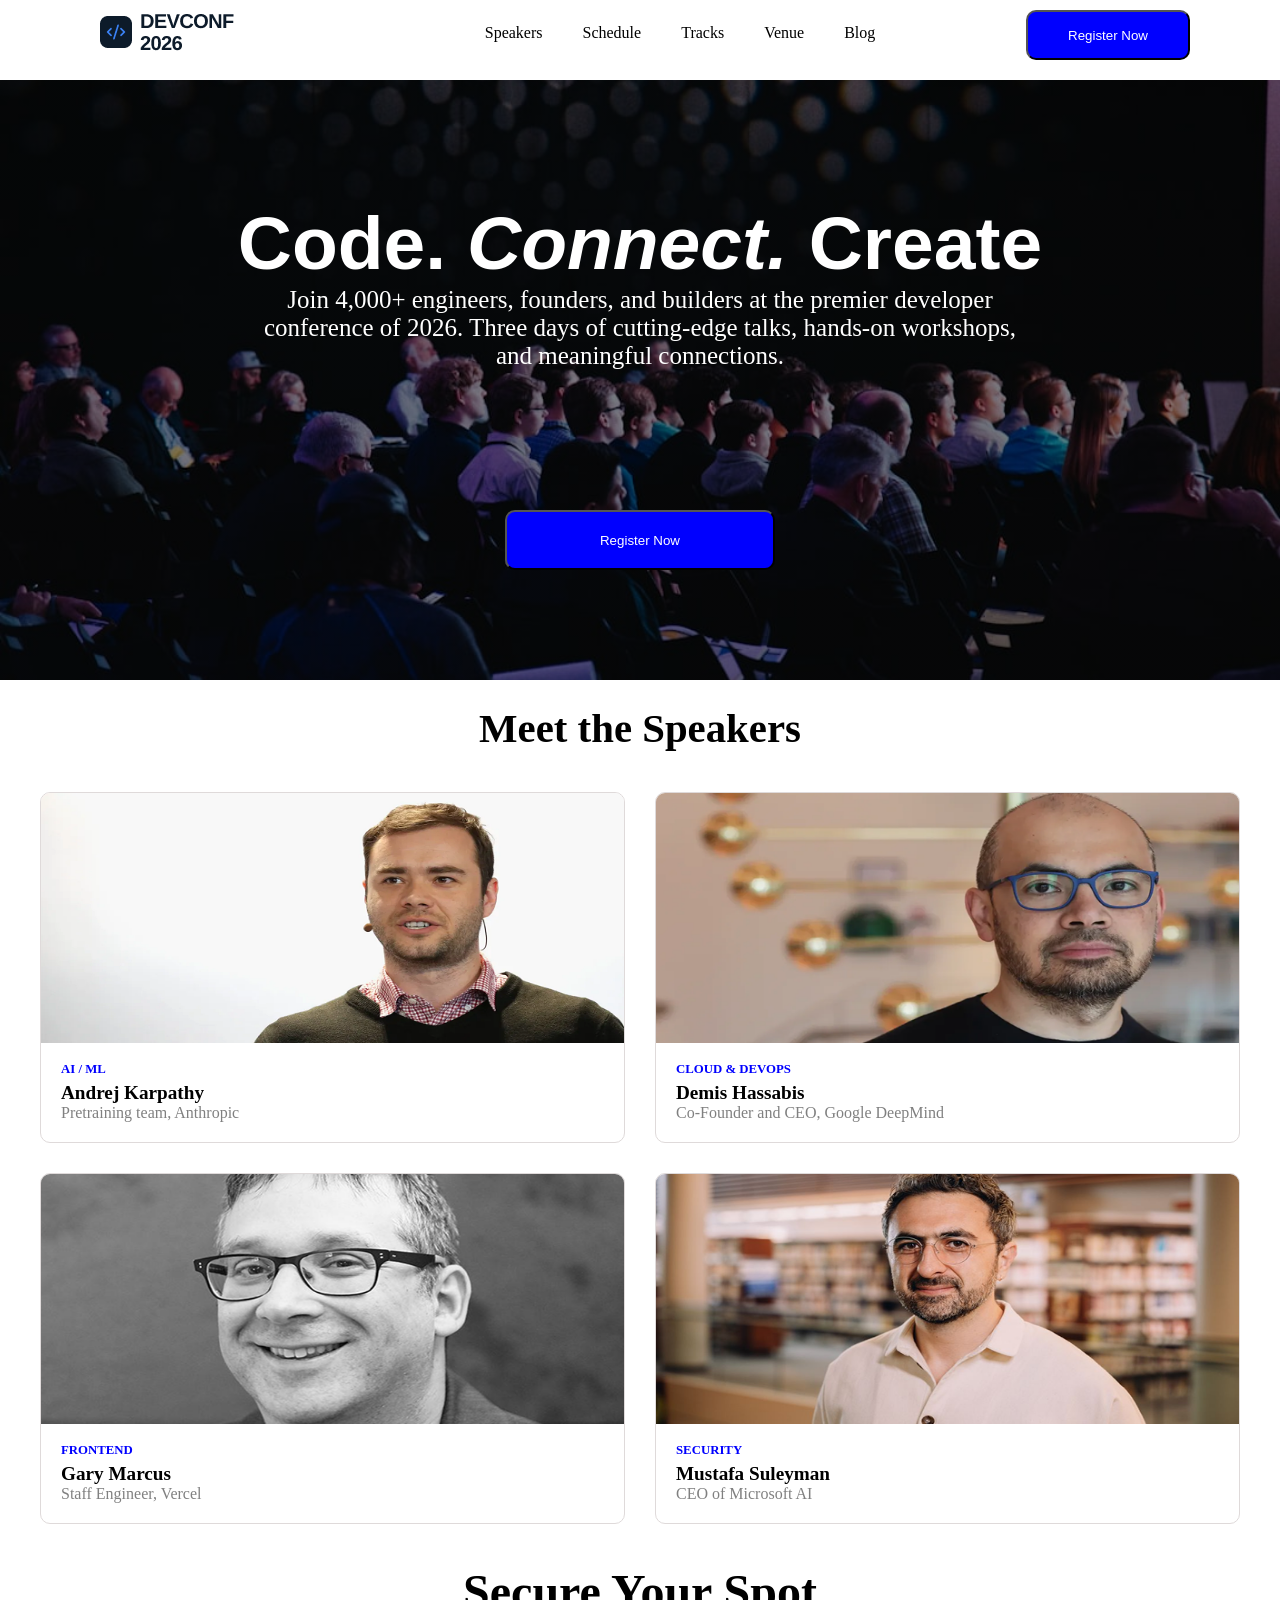
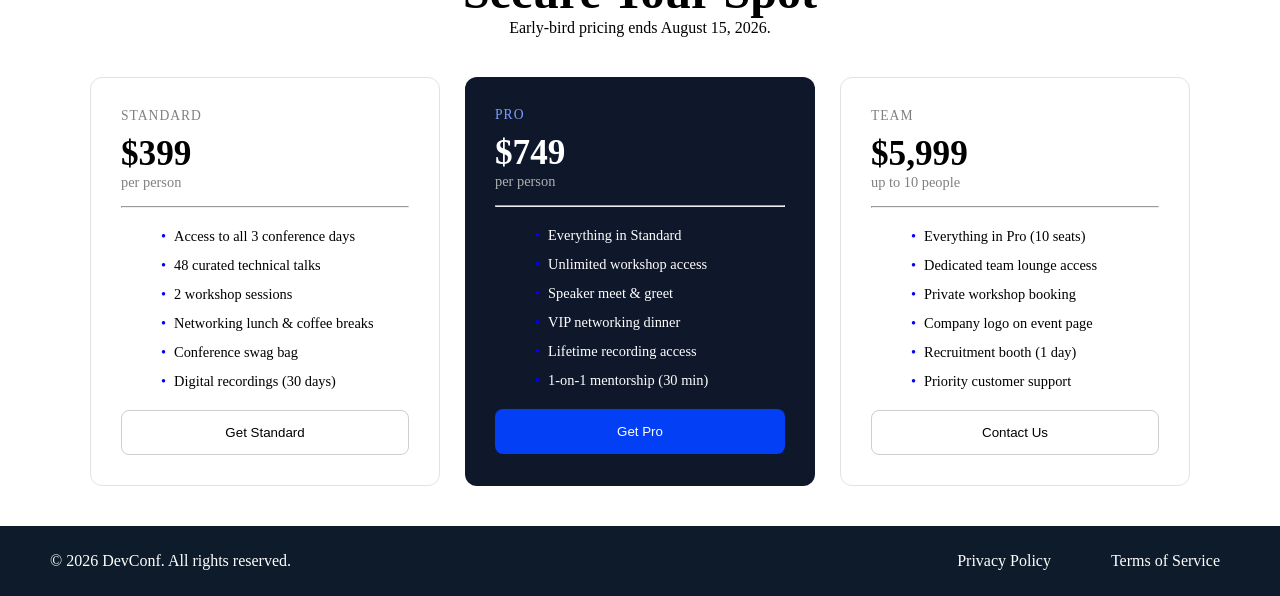
==== index.html @ b5b2a06a "Add files via upload" ====
<!DOCTYPE html>
<html lang="en">

<head>
  <meta charset="UTF-8">
  <meta name="viewport" content="width=device-width, initial-scale=1.0">
  <title>Document</title>
  <link rel="stylesheet" href="./style (1).css">
</head>

<body>
  <header>

    <div id="nav-bar">
      <div class="nav-manu-logo">
        <img src="./Image/logo.png" alt="logo">
      </div>
      <div class="nav-manu-ber">
        <nav>
          <ul>
            <li class="box"><a href="./index.html">Speakers</a></li>
            <li class="box"><a href="./Schedule.html">Schedule</a></li>
            <li class="box"><a href="./Tracks.html">Tracks</a></li>
            <li class="box"><a href="./Venue.html">Venue</a></li>
            <li class="box"><a href="./Blog.html">Blog</a></li>
          </ul>
        </nav>
      </div>
      <div class="button-Container"><button class="Button-content nav-bot">Register Now</button></div>
    </div>

    <div>
      <section class="hero-section">

        <div class="bunner-Container">
          <h1 class="h1-font">Code. <em>Connect.</em> Create</h1>
          <p id="banner-text-p">Join 4,000+ engineers, founders, and builders at the premier developer <br>
            conference of 2026. Three days of cutting-edge talks, hands-on workshops,<br>
            and meaningful connections.</p>
          <div class="secoend-button-Container"> <button class="Button-content secoend-button">Register Now</button>
          </div>
        </div>


      </section>
    </div>
  </header>
  <section>
    <div id="Head-line">
      <h1>Meet the Speakers</h1>
    </div>

    <div class="speakers-grid">

      <div class="speaker-card">
        <img src="./Image/andrej.png" alt="Andrej Karpathy">
        <p class="speaker-tag">AI / ML</p>
        <h3 class="speaker-name">Andrej Karpathy</h3>
        <p class="speaker-title">Pretraining team, Anthropic</p>
      </div>
      <div class="speaker-card">
        <img src="./Image/demis.png" alt="Demis Hassabis">
        <p class="speaker-tag">Cloud & DevOps</p>
        <h3 class="speaker-name">Demis Hassabis</h3>
        <p class="speaker-title">Co-Founder and CEO, Google DeepMind</p>
      </div>
      <div class="speaker-card">
        <img src="./Image/gary.png" alt="Andrej Karpathy">
        <p class="speaker-tag">Frontend</p>
        <h3 class="speaker-name">Gary Marcus</h3>
        <p class="speaker-title">Staff Engineer, Vercel</p>
      </div>
      <div class="speaker-card">
        <img src="./Image/mustafa.png" alt="Andrej Karpathy">
        <p class="speaker-tag">Security</p>
        <h3 class="speaker-name">Mustafa Suleyman</h3>
        <p class="speaker-title">CEO of Microsoft AI</p>
      </div>



    </div>
  </section>

  <section class="Price-section">
    <div id="secound-head-line">
      <h1 style="font-size: 3rem;">Secure Your Spot</h1>
      <p>Early-bird pricing ends August 15, 2026.</p>
    </div>


    <div class="Price-grid">

      <div class="price-card">
        <p class="price-plan">STANDARD</p>
        <h2 class="price-amount">$399</h2>
        <p class="price-per">per person</p>
        <hr>
        <ul class="price-features">
          <li>Access to all 3 conference days</li>
          <li>48 curated technical talks</li>
          <li>2 workshop sessions</li>
          <li>Networking lunch & coffee breaks</li>
          <li>Conference swag bag</li>
          <li>Digital recordings (30 days)</li>
        </ul>
        <button class="price-btn">Get Standard</button>
      </div>

      <div class="price-card price-card-highlight">
        <p class="price-plan">PRO</p>
        <h2 class="price-amount">$749</h2>
        <p class="price-per">per person</p>
        <hr>
        <ul class="price-features">
          <li>Everything in Standard</li>
          <li>Unlimited workshop access</li>
          <li>Speaker meet & greet</li>
          <li>VIP networking dinner</li>
          <li>Lifetime recording access</li>
          <li>1-on-1 mentorship (30 min)</li>
        </ul>
        <button class="price-btn price-btn-solid">Get Pro</button>
      </div>

      <div class="price-card">
        <p class="price-plan">TEAM</p>
        <h2 class="price-amount">$5,999</h2>
        <p class="price-per">up to 10 people</p>
        <hr>
        <ul class="price-features">
          <li>Everything in Pro (10 seats)</li>
          <li>Dedicated team lounge access</li>
          <li>Private workshop booking</li>
          <li>Company logo on event page</li>
          <li>Recruitment booth (1 day)</li>
          <li>Priority customer support</li>
        </ul>
        <button class="price-btn">Contact Us</button>
      </div>

    </div>
  </section>


  
  
  <footer class="footer-section">
     <div id="footer-h1"><p>© 2026 DevConf. All rights reserved.</p></div>
     <div id="footer-h2">
      <p>Privacy Policy</p>
      <p>Terms of Service</p>
    </div>
  </footer>

</body>


</html>
---- style (1).css ----
* {
  margin: 0;
}

#nav-bar {


  display: flex;
  flex-wrap: wrap;
  flex-shrink: 1;

  height: 80px;

}

nav ul {
  margin-top: 24px;

  display: flex;

  gap: 40px;
  list-style: none;
  justify-content: center;


}

div nav ul li a {


  text-decoration: none;
  color: black;
  border-radius: 15px;



}


div nav ul li a:hover {
  background-color: rgb(28, 30, 30);
  color: rgb(243, 243, 243);
  padding: 10px;
}

.Button-content {
  background-color: blue;
  color: white;
  padding: 15px 40px;
  border-radius: 10px;
  cursor: pointer;
  height: 50px;

}

.nav-bot {
  margin-right: 30px;
  margin-top: 10px;


}

.Button-content:hover {
  background-color: rgb(255, 255, 255);
  color: rgb(67, 5, 253);
}





.button-Container {
  flex: 1;
  display: flex;
  justify-content: end;
  margin-right: 60px;
}

.nav-manu-ber {
  flex: 1;
}

.nav-manu-logo {
  flex: 1;
  margin-left: 100px;
  margin-top: 10px;

}

.banner-container img {
  width: 100%;
}

.hero-section {
  background: linear-gradient(rgba(0, 0, 0, 0.5), rgba(0, 0, 0, 0.5)), url('./Image/banner.jpg');

  height: 600px;

  background-position: center;
  background-repeat: no-repeat;

  background-size: cover;
  display: flex;
  justify-content: center;

}

.bunner-Container {
  color: white;
  text-align: center;
  padding-top: 20px;
  margin-top: 20px;


}

.h1-font {
  font-size: 75px;
  font-weight: bold;
  font-family: sans-serif;
  margin-bottom: 0%;
  margin-top: 80px;

}

#banner-text-p {

  font-size: 25px;
}

.secoend-button {

  height: 60px;
  width: 270px;
  margin-top: 140px;

}

#Head-line {
  margin-top: 25px;
  margin-bottom: 25px;
  text-align: center;
  font-weight: bold;
  font-size: 1.7rem;
}

.speakers-grid {
  display: grid;
  grid-template-columns: repeat(2, 1fr);
  gap: 30px;
  max-width: 100%;
  margin: 40px;
}

.speaker-card {
  border: 1px solid #dfdada;
  border-radius: 10px;
  overflow: hidden;

}

.speaker-card img {
  width: 100%;
  height: 250px;
  object-fit: fill;


}

.speaker-tag,
.speaker-name,
.speaker-title {
  margin-left: 20px;
}

.speaker-tag {
  color: blue;
  font-size: 0.8rem;
  font-weight: bold;
  text-transform: uppercase;
  margin-top: 15px;
}

.speaker-name {
  margin-top: 5px;
  font-size: 1.2rem;
}

.speaker-title {
  color: gray;
  margin-bottom: 20px;
}

#secound-head-line {
  text-align: center;
}

.Price-grid {
  display: grid;
  grid-template-columns: repeat(3, 1fr);
  gap: 25px;
  max-width: 1100px;
  margin: 40px auto;
}

.price-card {
  border: 1px solid #e2e2e2;
  border-radius: 12px;
  padding: 30px;
}

.price-plan {
  color: gray;
  font-size: 0.85rem;
  letter-spacing: 1px;
}

.price-amount {
  font-size: 2.2rem;
  margin-top: 10px;
}

.price-per {
  color: gray;
  font-size: 0.9rem;
  margin-bottom: 15px;
}

.price-features {
  list-style: none;
  margin: 20px 0;
}

.price-features li {
  margin-bottom: 12px;
  font-size: 0.9rem;
}

.price-features li::before {
  content: "•";
  color: blue;
  margin-right: 8px;
}

.price-card-highlight {
  background-color: #0f172a;
  color: white;
  border: none;
}

.price-card-highlight .price-plan {
  color: #7c9dff;
}

.price-card-highlight .price-per {
  color: #b0b0b0;
}

.price-btn {
  width: 100%;
  height: 45px;
  border-radius: 8px;
  border: 1px solid #cfcfcf;
  background: white;
  color: black;
  cursor: pointer;
}

.price-btn:hover {
  background-color: #7c9dff;
}

.price-btn-solid {
  background-color: #033ff4;
  color: white;
  border: none;
}

.price-btn-solid:hover {
  background-color: #e6e7f0;
  color: #0f172a;
}

.price-card-highlight:hover {
  background-color: #003ef6;
}


.footer-section{
  display: flex;
  height: 70px;
  align-items: center;
  background-color: #0D1B2A;
  color: #FFFFFF;
  
}
#footer-h1{
  flex: 1;
  margin-left: 50px;

}
#footer-h2{
  flex: 1;
  display: flex;
  justify-content: end;


}
#footer-h2 p{
  gap: 100px;
  margin-right: 60px;


}
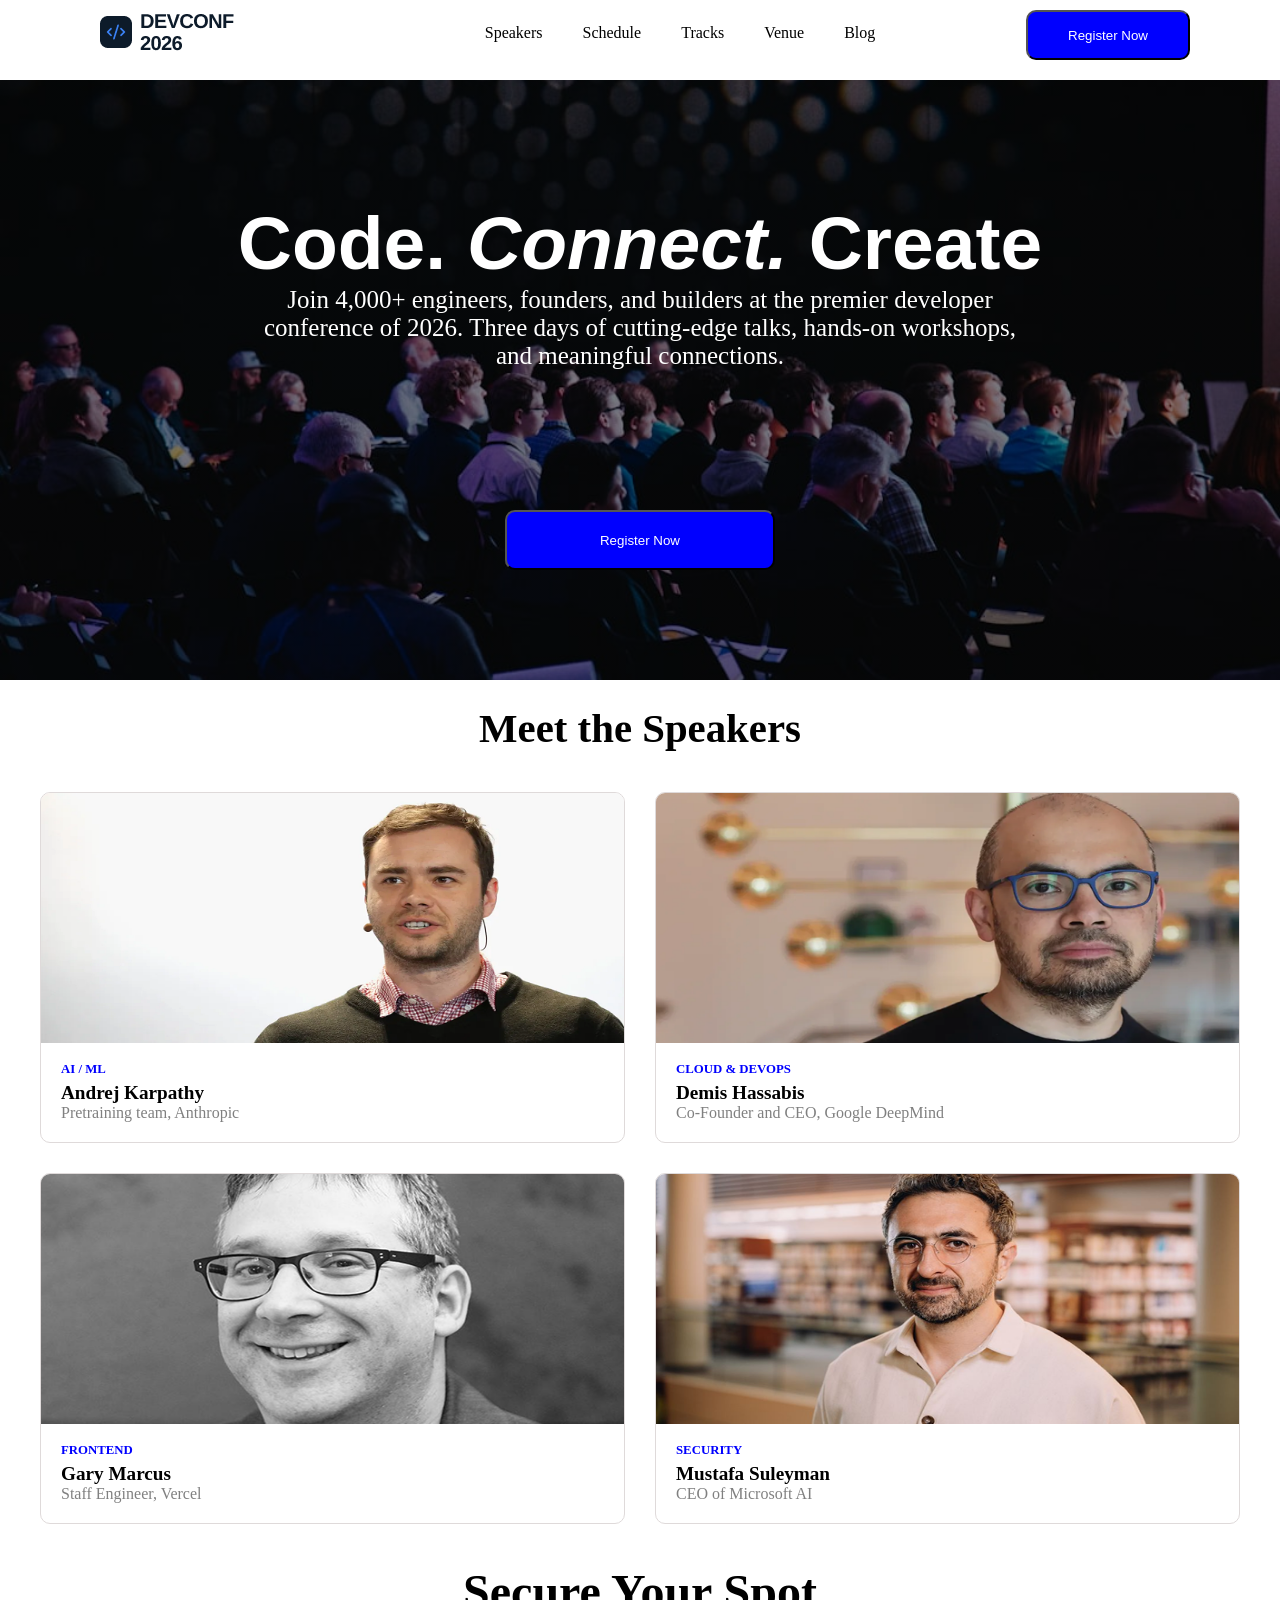
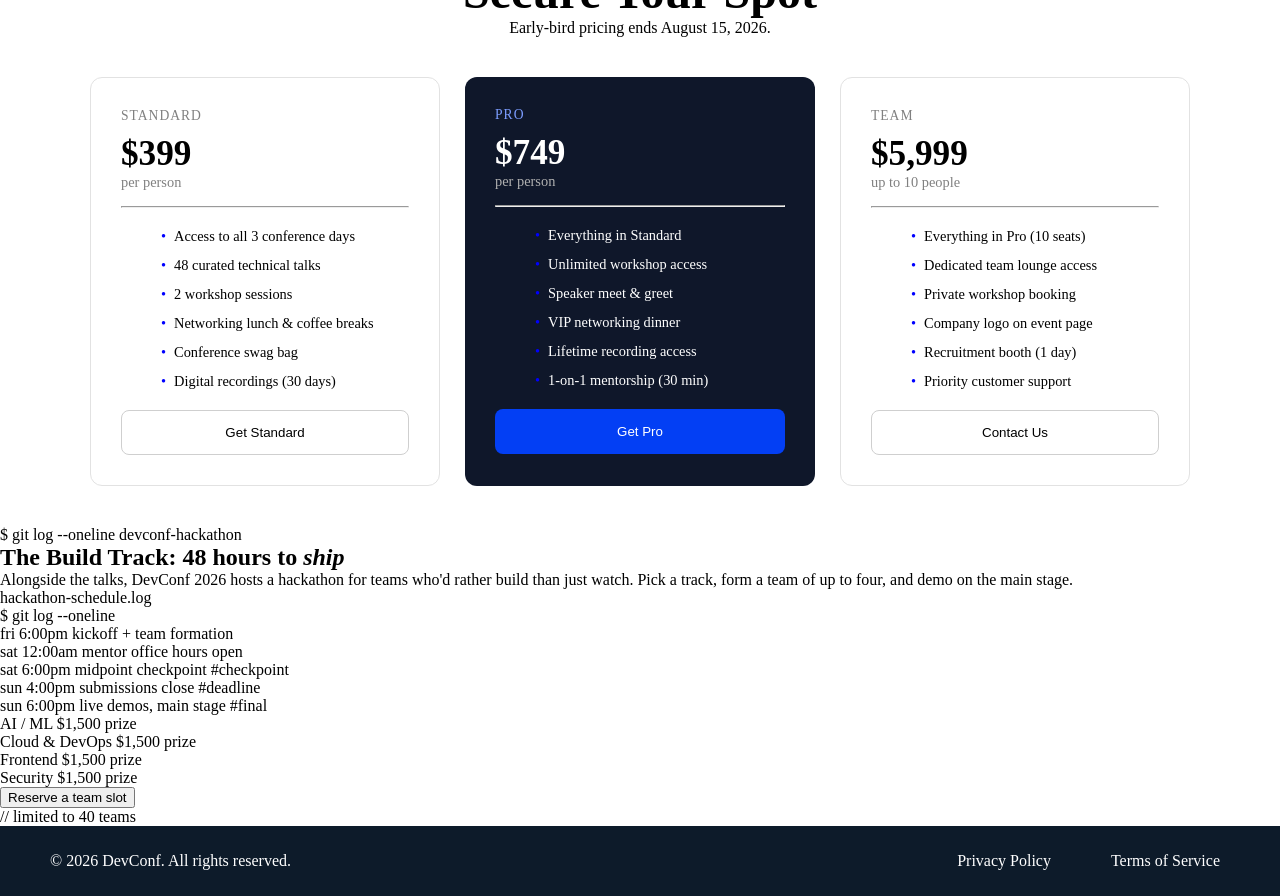
==== commit 7afe4a81: "Add files via upload" ====
--- a/index.html
+++ b/index.html
@@ -143,6 +143,80 @@
   </section>
 
 
+
+
+  <section class="build-track">
+  <div class="build-track__inner">
+    <p class="build-track__eyebrow">$ git log --oneline devconf-hackathon</p>
+    <h2 class="build-track__heading">The Build Track: 48 hours to <em>ship</em></h2>
+    <p class="build-track__sub">Alongside the talks, DevConf 2026 hosts a hackathon for teams who'd rather build than just watch. Pick a track, form a team of up to four, and demo on the main stage.</p>
+
+    <div class="build-track__grid">
+      <div class="terminal">
+        <div class="terminal__bar">
+          <span class="terminal__dot"></span>
+          <span class="terminal__dot"></span>
+          <span class="terminal__dot"></span>
+          <span class="terminal__title">hackathon-schedule.log</span>
+        </div>
+        <div class="terminal__body">
+          <p><span class="terminal__prompt">$</span> <span class="terminal__cmd">git log --oneline</span></p>
+          <div class="commit-log">
+            <div class="commit-row">
+              <span class="commit-hash">fri 6:00pm</span>
+              <span class="commit-msg">kickoff + team formation</span>
+            </div>
+            <div class="commit-row">
+              <span class="commit-hash">sat 12:00am</span>
+              <span class="commit-msg">mentor office hours open</span>
+            </div>
+            <div class="commit-row">
+              <span class="commit-hash">sat 6:00pm</span>
+              <span class="commit-msg">midpoint checkpoint</span>
+              <span class="commit-tag">#checkpoint</span>
+            </div>
+            <div class="commit-row">
+              <span class="commit-hash">sun 4:00pm</span>
+              <span class="commit-msg">submissions close</span>
+              <span class="commit-tag">#deadline</span>
+            </div>
+            <div class="commit-row">
+              <span class="commit-hash">sun 6:00pm</span>
+              <span class="commit-msg">live demos, main stage</span>
+              <span class="commit-tag">#final</span>
+            </div>
+          </div>
+        </div>
+      </div>
+
+      <div class="tracks">
+        <div class="track-card">
+          <span class="track-card__name">AI / ML</span>
+          <span class="track-card__prize">$1,500 prize</span>
+        </div>
+        <div class="track-card">
+          <span class="track-card__name">Cloud & DevOps</span>
+          <span class="track-card__prize">$1,500 prize</span>
+        </div>
+        <div class="track-card">
+          <span class="track-card__name">Frontend</span>
+          <span class="track-card__prize">$1,500 prize</span>
+        </div>
+        <div class="track-card">
+          <span class="track-card__name">Security</span>
+          <span class="track-card__prize">$1,500 prize</span>
+        </div>
+      </div>
+    </div>
+
+    <div class="build-track__cta">
+      <button class="btn-primary">Reserve a team slot</button>
+      <p class="build-track__cta-note">// limited to 40 teams</p>
+    </div>
+  </div>
+</section>
+
+
   
   
   <footer class="footer-section">
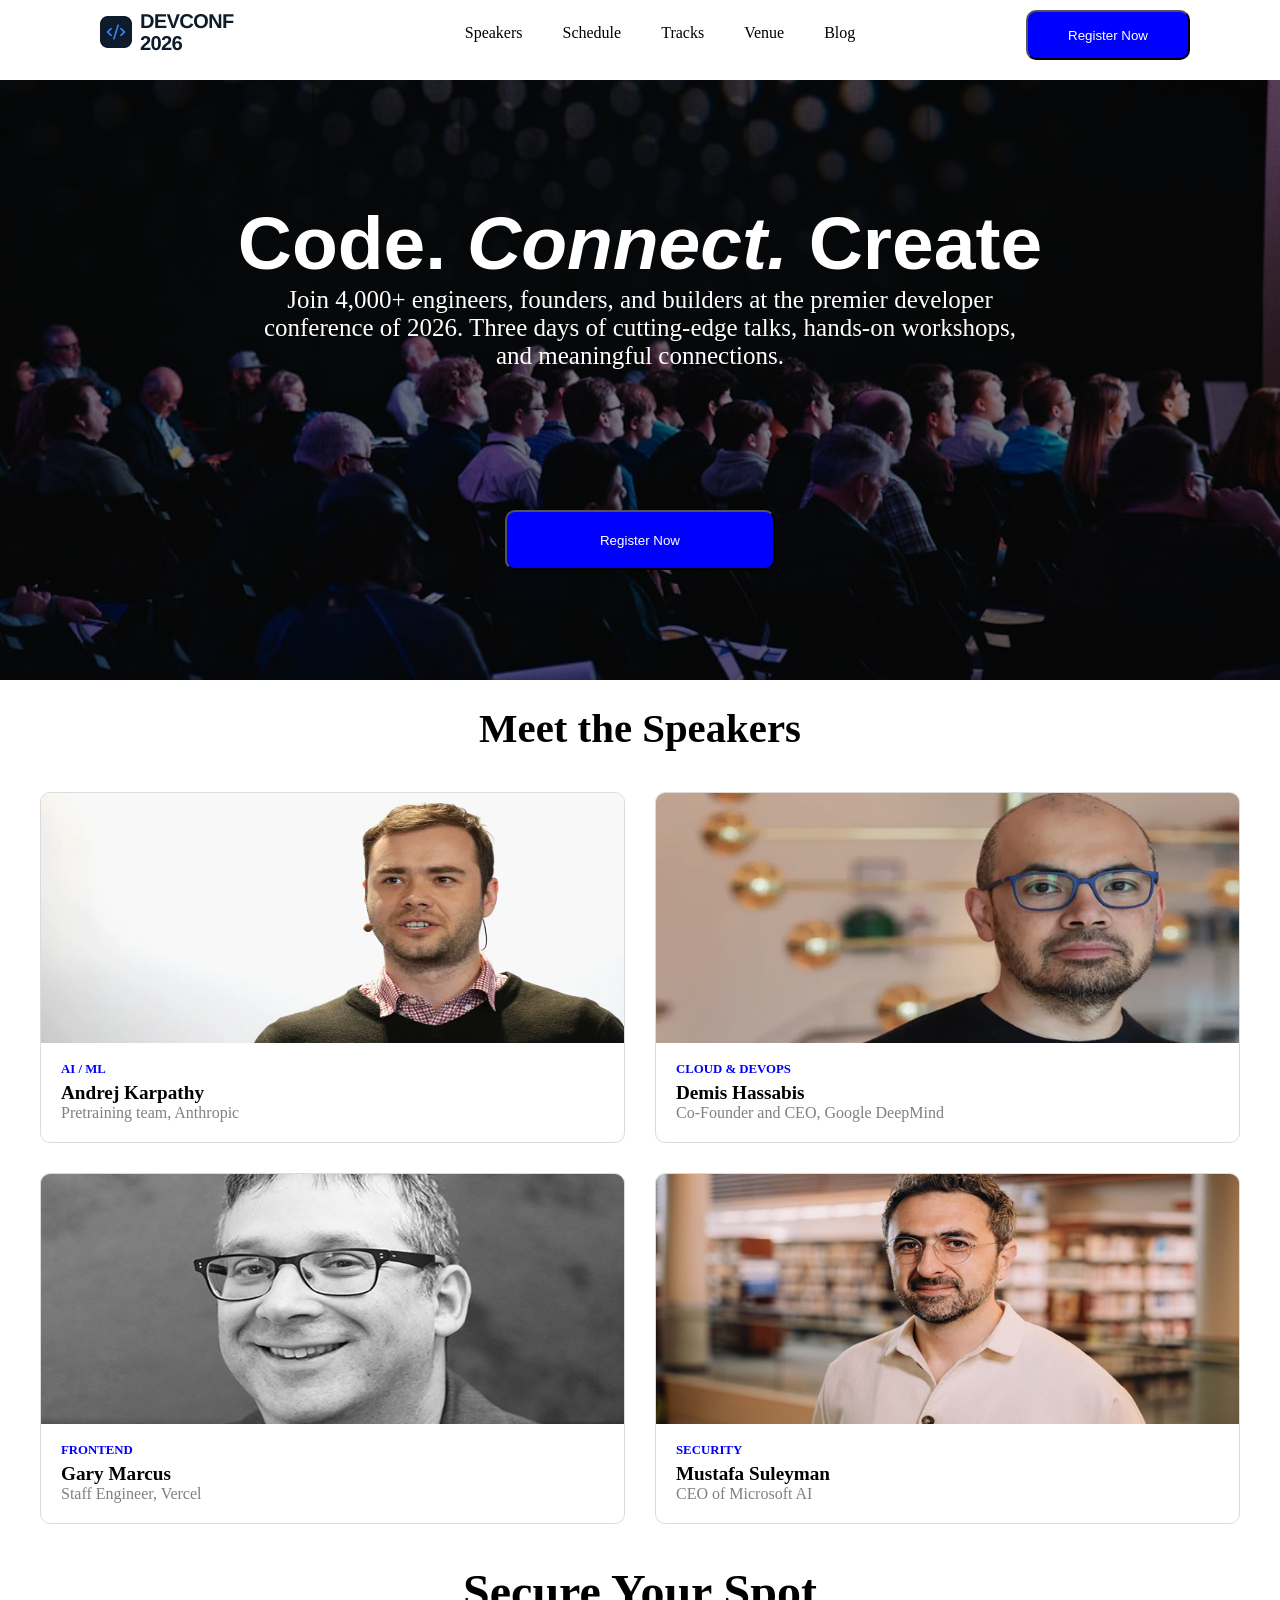
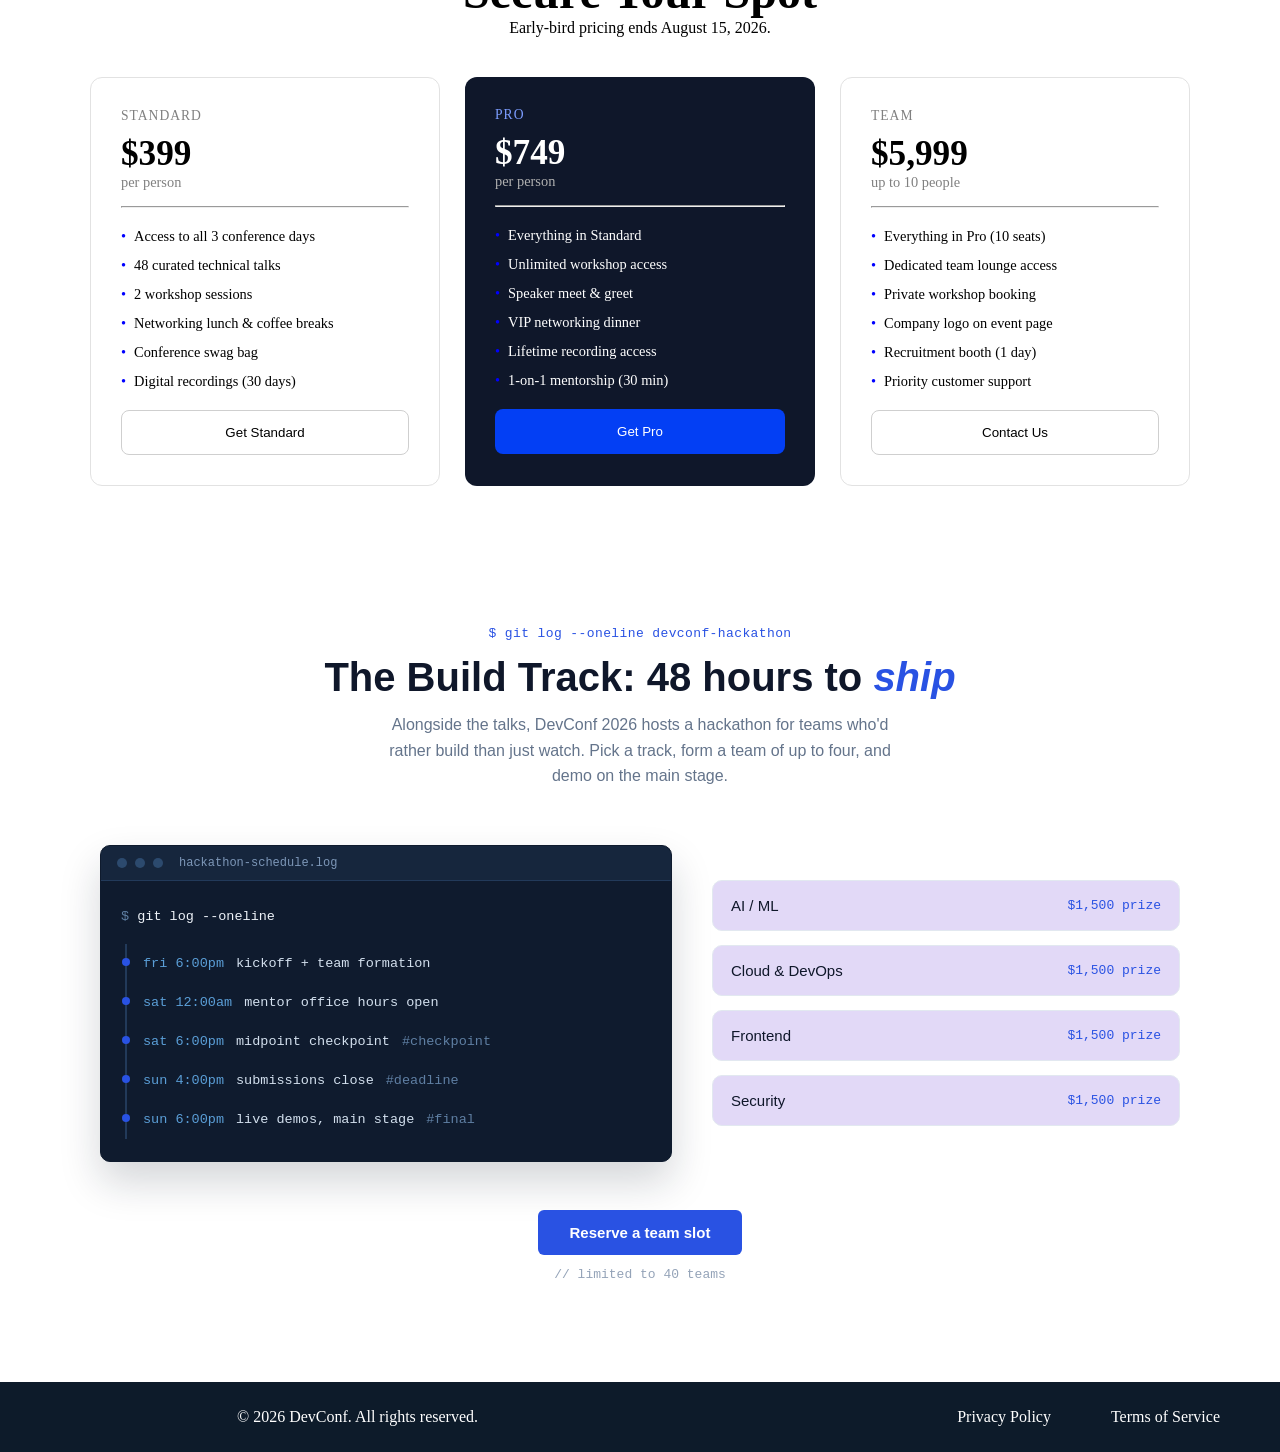
==== commit 9df1d845: "Add files via upload my first website" ====
--- a/index.html
+++ b/index.html
@@ -4,7 +4,7 @@
 <head>
   <meta charset="UTF-8">
   <meta name="viewport" content="width=device-width, initial-scale=1.0">
-  <title>Document</title>
+  <title>My First Website</title>
   <link rel="stylesheet" href="./style (1).css">
 </head>
 
@@ -211,8 +211,12 @@
 
     <div class="build-track__cta">
       <button class="btn-primary">Reserve a team slot</button>
+      
+    </div>
+    <div class="Reserve">
       <p class="build-track__cta-note">// limited to 40 teams</p>
     </div>
+    
   </div>
 </section>
 
--- a/style (1).css
+++ b/style (1).css
@@ -267,7 +267,8 @@
 }
 
 .price-btn:hover {
-  background-color: #7c9dff;
+  background-color: #20e060;
+  color: #ffffff;
 }
 
 .price-btn-solid {
@@ -297,6 +298,7 @@
 #footer-h1{
   flex: 1;
   margin-left: 50px;
+  text-align: center;
 
 }
 #footer-h2{
@@ -311,4 +313,242 @@
   margin-right: 60px;
 
 
-}+}
+
+
+
+
+
+
+
+
+
+
+
+
+
+
+* { box-sizing: border-box; margin: 0; padding: 0; }
+  body { background: #ffffff; }
+
+  .build-track {
+    background: #ffffff;
+    padding: 100px 24px;
+    font-family: 'Inter', sans-serif;
+  }
+
+  .build-track__inner {
+    max-width: 1080px;
+    margin: 0 auto;
+  }
+
+  .build-track__eyebrow {
+    font-family: 'JetBrains Mono', monospace;
+    font-size: 13px;
+    font-weight: 500;
+    color: #2952e3;
+    text-align: center;
+    letter-spacing: 0.03em;
+    margin-bottom: 14px;
+  }
+
+  .build-track__heading {
+    font-family: 'Space Grotesk', sans-serif;
+    font-weight: 600;
+    font-size: 40px;
+    color: #0f172a;
+    text-align: center;
+    margin-bottom: 12px;
+  }
+
+  .build-track__heading em {
+    font-style: italic;
+    color: #2952e3;
+  }
+
+  .build-track__sub {
+    font-size: 16px;
+    color: #64748b;
+    text-align: center;
+    max-width: 520px;
+    margin: 0 auto 56px;
+    line-height: 1.6;
+  }
+
+  .build-track__grid {
+    display: grid;
+    grid-template-columns: 1.1fr 0.9fr;
+    gap: 40px;
+    align-items: center;
+  }
+
+  /* --- Signature element: git log terminal --- */
+  .terminal {
+    background: #0f1b2e;
+    border: 1px solid #0f1b2e;
+    border-radius: 10px;
+    overflow: hidden;
+    box-shadow: 0 20px 40px rgba(15, 27, 46, 0.18);
+  }
+
+  .terminal__bar {
+    background: #16263d;
+    padding: 10px 16px;
+    display: flex;
+    align-items: center;
+    gap: 8px;
+    border-bottom: 1px solid #223a5a;
+  }
+
+  .terminal__dot {
+    width: 10px;
+    height: 10px;
+    border-radius: 50%;
+    background: #2c4a6e;
+  }
+
+  .terminal__title {
+    font-family: 'JetBrains Mono', monospace;
+    font-size: 12px;
+    color: #7d97b8;
+    margin-left: 8px;
+  }
+
+  .terminal__body {
+    padding: 22px 20px;
+    font-family: 'JetBrains Mono', monospace;
+    font-size: 13.5px;
+    line-height: 2;
+  }
+
+  .terminal__prompt {
+    color: #5f7fa3;
+  }
+
+  .terminal__cmd {
+    color: #eef3f9;
+  }
+
+  .commit-log {
+    margin-top: 14px;
+  }
+
+  .commit-row {
+    display: flex;
+    align-items: baseline;
+    gap: 12px;
+    padding: 6px 0;
+    border-left: 2px solid #223a5a;
+    padding-left: 16px;
+    margin-left: 4px;
+    position: relative;
+  }
+
+  .commit-row::before {
+    content: '';
+    position: absolute;
+    left: -5px;
+    top: 14px;
+    width: 8px;
+    height: 8px;
+    border-radius: 50%;
+    background: #2952e3;
+  }
+
+  .commit-hash {
+    color: #5b9fd8;
+    flex-shrink: 0;
+  }
+
+  .commit-msg {
+    color: #d3e0ee;
+  }
+
+  .commit-tag {
+    color: #5f7fa3;
+  }
+
+  
+  .tracks {
+    display: flex;
+    flex-direction: column;
+    gap: 14px;
+  }
+
+  .track-card {
+    background: #e2d9f7;
+    border: 1px solid #e2e8f0;
+    border-radius: 10px;
+    padding: 16px 18px;
+    display: flex;
+    align-items: center;
+    justify-content: space-between;
+    transition: border-color 0.2s ease;
+    cursor: pointer;
+    
+    
+
+  }
+
+
+  .track-card:hover {
+    border-color: #387df4;
+    
+
+  }
+
+  .track-card__name {
+    font-family: 'Space Grotesk', sans-serif;
+    font-weight: 500;
+    font-size: 15px;
+    color: #0f172a;
+  }
+
+  .track-card__prize {
+    font-family: 'JetBrains Mono', monospace;
+    font-size: 13px;
+    color: #2952e3;
+  }
+
+  .build-track__cta {
+    text-align: center;
+    margin-top: 48px;
+  }
+
+
+  
+
+  .btn-primary:hover{
+    background-color: #2d077f;
+    color: rgb(213, 226, 240);
+  }
+  .Reserve{
+    text-align: center;
+
+  }
+
+  .btn-primary {
+    display: inline-block;
+    background: #2952e3;
+    color: #ffffff;
+    font-family: 'Space Grotesk', sans-serif;
+    font-weight: 600;
+    font-size: 15px;
+    padding: 14px 32px;
+    border-radius: 6px;
+    text-decoration: none;
+    border: none;
+    cursor: pointer;
+  }
+
+  .build-track__cta-note {
+    margin-top: 12px;
+    font-size: 13px;
+    color: #94a3b8;
+    font-family: 'JetBrains Mono', monospace;
+  }
+
+  @media (max-width: 720px) {
+    .build-track__grid { grid-template-columns: 1fr; }
+    .build-track__heading { font-size: 30px; }
+  }
